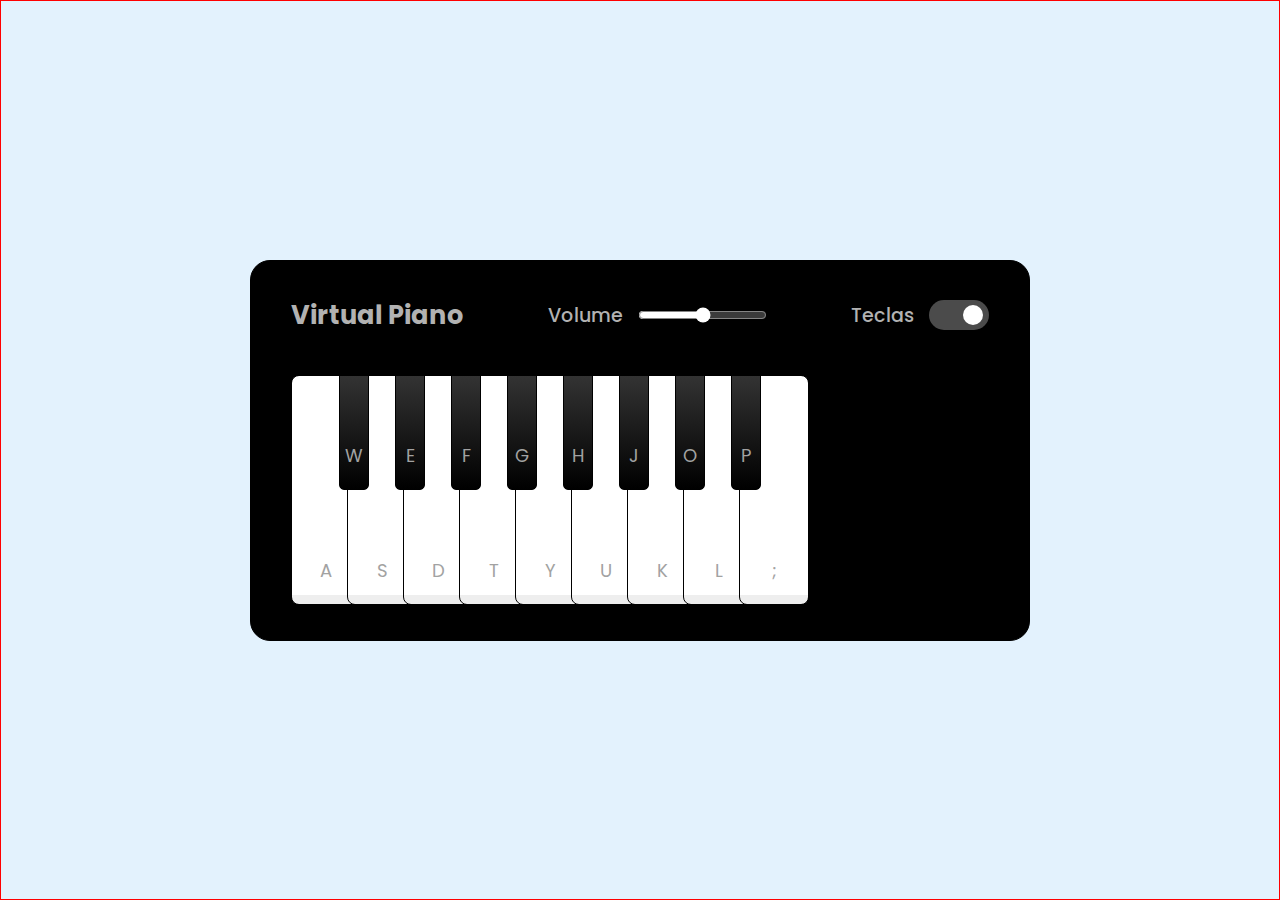
==== Projetos/simulador-de-piano/index.html @ cecb3934 "simulador piano" ====
<!DOCTYPE html>
<html lang="pt-br">
<head>
    <meta charset="UTF-8">
    <meta name="viewport" content="width=device-width, initial-scale=1.0">
    <title>Piano Simulator</title>

    <!-- CSS -->
    <link rel="stylesheet" href="./src/styles/main.css">
    <link rel="stylesheet" href="./src/styles/reset.css">

    <!-- google fonts poppins -->
    <link rel="preconnect" href="https://fonts.googleapis.com">
<link rel="preconnect" href="https://fonts.gstatic.com" crossorigin>
<link href="https://fonts.googleapis.com/css2?family=Poppins:wght@100;200;400;700&display=swap" rel="stylesheet">
</head>
<body>
    <div class="container">
        <header>
            <h2>Virtual Piano</h2>
            <div class="column volume-slider">
                <span>Volume</span><input type="range">
            </div>
            <div class="column keys-check">
                <span>Teclas</span> <input type="checkbox" checked>
            </div>
            
        </header>
        <ul class="piano-keys">
            <li class="key white"><span>a</span></li>
            <li class="key black"><span>w</span></li>
            <li class="key white"><span>s</span></li>
            <li class="key black"><span>e</span></li>
            <li class="key white"><span>d</span></li>
            <li class="key black"><span>f</span></li>
            <li class="key white"><span>t</span></li>
            <li class="key black"><span>g</span></li>
            <li class="key white"><span>y</span></li>
            <li class="key black"><span>h</span></li>
            <li class="key white"><span>u</span></li>
            <li class="key black"><span>j</span></li>
            <li class="key white"><span>k</span></li>
            <li class="key black"><span>o</span></li>
            <li class="key white"><span>l</span></li>
            <li class="key black"><span>p</span></li>
            <li class="key white"><span>;</span></li>
        </ul>


    </div>
    
    <script src="./src/scripts/engine.js"></script>
</body>
</html>
---- Projetos/simulador-de-piano/src/styles/main.css ----
body{
    display: flex;
    align-items: center;
    justify-content: center;
    min-height: 100vh;
    border: 1px solid red;
    background-color: #e3f2fd;
    color: #ffffff;
}

.container{
    width: 780px;
    border: 1px solid black;
    border-radius: 20px;
    padding: 35px 40px;
    background-color: #000000;

}
.container header{
    color:#b2b2b2;
    display: flex;
    align-items: center;
    justify-content: space-between;

}

header h2{
    font-size: 1.6rem;


}

header .column{
    display: flex;
    align-items: center;
}

header .column span{
    font-weight: 500;
    margin-right: 15px;
    font-size: 1.19rem;
}

.volume-slider input{
    accent-color: #fff;

}

.keys-check input{
    width: 60px;
    height: 30px;
    appearance: none;
    border-radius: 30px;
    background-color: #4b4b4b;
    cursor: pointer;
    position: relative
}

.keys-check input::before{
    content: "";
    height: 20px;
    width: 20px;
    background-color: #8c8c8c;
    top: 50%;
    left: 0.3rem;
    border-radius: inherit;
    position: absolute;
    transform:translateY(-50%);
    transition: all 0.3s ease;
}

.keys-check input:checked::before{
    left: 2.1rem;
    background-color: #fff;

}

.piano-keys{
    display: flex;
    margin-top: 40px;
}

.piano-keys .key{
    cursor: poiter;
    user-select: none;
    list-style: none;
    color: #a2a2a2;
    position: relative;
    text-transform: uppercase;
}

.piano-keys .white{
    width: 70px;
    height: 230px;
    border: 1px solid black;
    border-radius: 8px;
    background: linear-gradient(#fff 96%, #eee 4%);
}

.piano-keys .black{
    width: 30px;
    height: 115px;
    z-index:2;
    margin: 0 -22px 0 -22px;
    border: 1px solid black;
    border-radius: 0 0 5px 5px;
    background: linear-gradient(#333, #000 );
}

.piano-keys span{
    position: absolute;
    bottom: 20px;
    width: 100%;
    text-align: center;
    font-size: 1.13rem;
}

.piano-keys .white:active{
    box-shadow: inset -5px 5px 20px rgba(0,0,0,0.2);
    background: linear-gradient(to bottom #fff 0%, #eee 100%);
}    



.piano-keys .black:active{
    box-shadow: inset -5px 5px 10px rgba(255,255,255,0.1);
    background: linear-gradient(to bottom #fff, #434343);
}
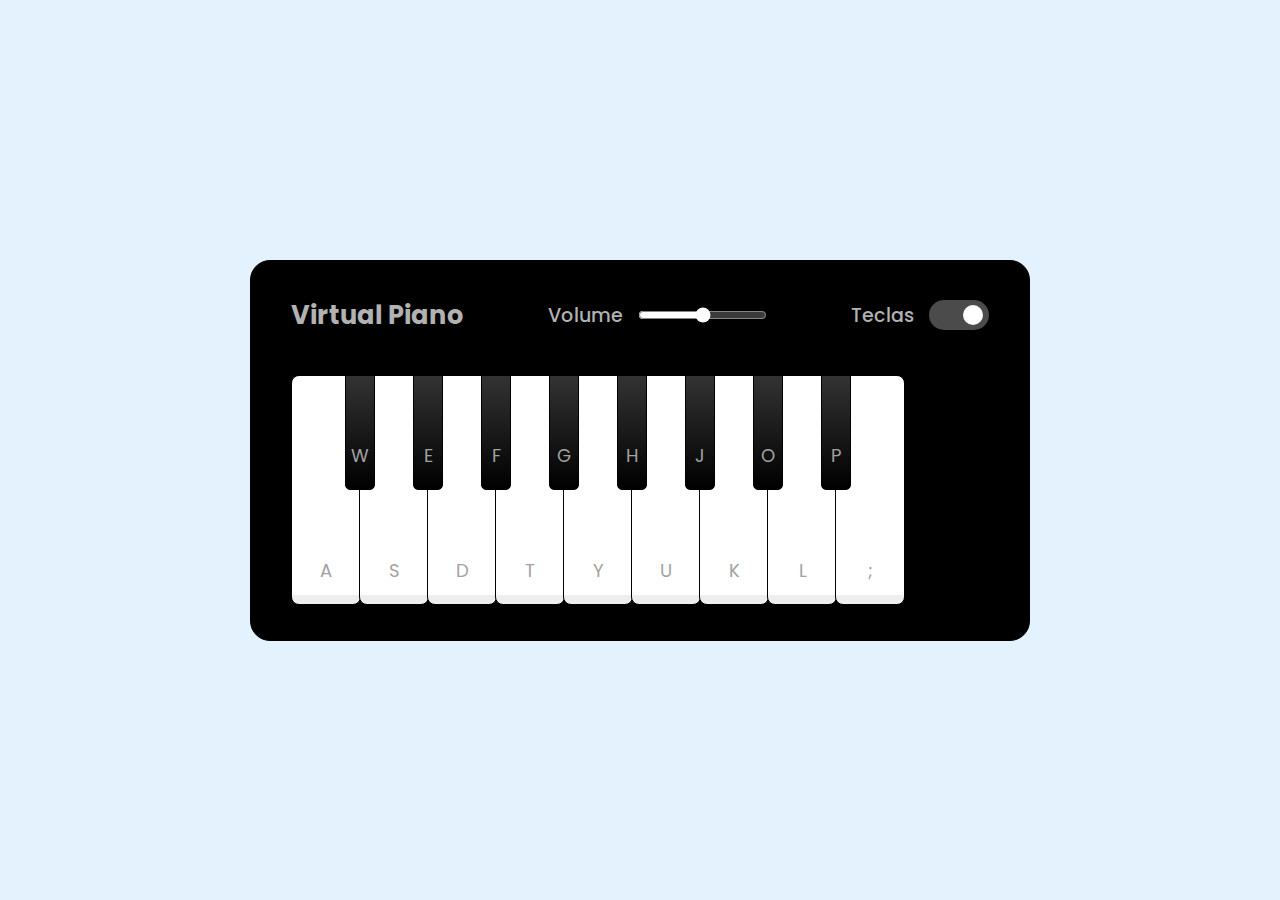
==== commit 55b6d746: "arquivos e funcoes de audio" ====
--- a/Projetos/simulador-de-piano/index.html
+++ b/Projetos/simulador-de-piano/index.html
@@ -27,28 +27,28 @@
             
         </header>
         <ul class="piano-keys">
-            <li class="key white"><span>a</span></li>
-            <li class="key black"><span>w</span></li>
-            <li class="key white"><span>s</span></li>
-            <li class="key black"><span>e</span></li>
-            <li class="key white"><span>d</span></li>
-            <li class="key black"><span>f</span></li>
-            <li class="key white"><span>t</span></li>
-            <li class="key black"><span>g</span></li>
-            <li class="key white"><span>y</span></li>
-            <li class="key black"><span>h</span></li>
-            <li class="key white"><span>u</span></li>
-            <li class="key black"><span>j</span></li>
-            <li class="key white"><span>k</span></li>
-            <li class="key black"><span>o</span></li>
-            <li class="key white"><span>l</span></li>
-            <li class="key black"><span>p</span></li>
-            <li class="key white"><span>;</span></li>
+            <li class="key white" data-key="a"><span>a</span></li>
+            <li class="key black" data-key="w"><span>w</span></li>
+            <li class="key white" data-key="s"><span>s</span></li>
+            <li class="key black" data-key="e"><span>e</span></li>
+            <li class="key white" data-key="d"><span>d</span></li>
+            <li class="key black" data-key="f"><span>f</span></li>
+            <li class="key white" data-key="t"><span>t</span></li>
+            <li class="key black" data-key="g"><span>g</span></li>
+            <li class="key white" data-key="y"><span>y</span></li>
+            <li class="key black" data-key="h"><span>h</span></li>
+            <li class="key white" data-key="u"><span>u</span></li>
+            <li class="key black" data-key="j"><span>j</span></li>
+            <li class="key white" data-key="k"><span>k</span></li>
+            <li class="key black" data-key="o"><span>o</span></li>
+            <li class="key white" data-key="l"><span>l</span></li>
+            <li class="key black" data-key="p"><span>p</span></li>
+            <li class="key white" data-key=";"><span>;</span></li>
         </ul>
 
 
     </div>
     
-    <script src="./src/scripts/engine.js"></script>
+    <script src="./src/scripts/engine.js" defer></script>
 </body>
 </html>--- a/Projetos/simulador-de-piano/src/styles/main.css
+++ b/Projetos/simulador-de-piano/src/styles/main.css
@@ -3,7 +3,6 @@
     align-items: center;
     justify-content: center;
     min-height: 100vh;
-    border: 1px solid red;
     background-color: #e3f2fd;
     color: #ffffff;
 }
@@ -15,6 +14,7 @@
     padding: 35px 40px;
     background-color: #000000;
 
+    
 }
 .container header{
     color:#b2b2b2;
@@ -101,7 +101,7 @@
     width: 30px;
     height: 115px;
     z-index:2;
-    margin: 0 -22px 0 -22px;
+    margin: 0 -16px 0 -16px;
     border: 1px solid black;
     border-radius: 0 0 5px 5px;
     background: linear-gradient(#333, #000 );
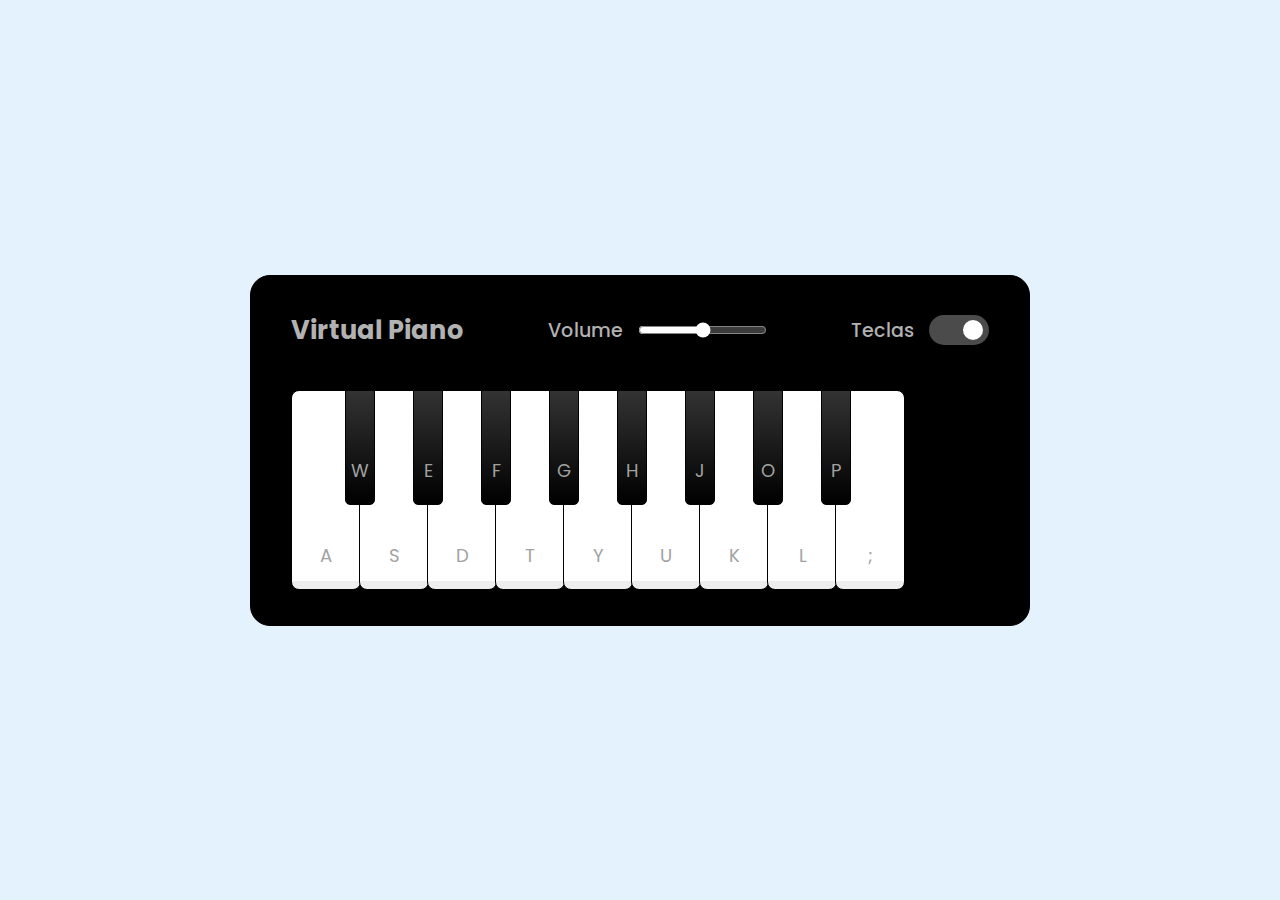
==== commit acb5152a: "projeto criado" ====
--- a/Projetos/simulador-de-piano/index.html
+++ b/Projetos/simulador-de-piano/index.html
@@ -19,7 +19,7 @@
         <header>
             <h2>Virtual Piano</h2>
             <div class="column volume-slider">
-                <span>Volume</span><input type="range">
+                <span>Volume</span><input type="range" min="0" max="1" value ="0.5" step="any">
             </div>
             <div class="column keys-check">
                 <span>Teclas</span> <input type="checkbox" checked>
--- a/Projetos/simulador-de-piano/src/styles/main.css
+++ b/Projetos/simulador-de-piano/src/styles/main.css
@@ -91,7 +91,7 @@
 
 .piano-keys .white{
     width: 70px;
-    height: 230px;
+    height: 200px;
     border: 1px solid black;
     border-radius: 8px;
     background: linear-gradient(#fff 96%, #eee 4%);
@@ -115,14 +115,19 @@
     font-size: 1.13rem;
 }
 
-.piano-keys .white:active{
+.piano-keys .white.active{
     box-shadow: inset -5px 5px 20px rgba(0,0,0,0.2);
     background: linear-gradient(to bottom #fff 0%, #eee 100%);
 }    
 
 
 
-.piano-keys .black:active{
+.piano-keys .black.active{
     box-shadow: inset -5px 5px 10px rgba(255,255,255,0.1);
     background: linear-gradient(to bottom #fff, #434343);
-}    +}    
+
+
+.piano-keys .key.hide span{
+    display:none;
+} 